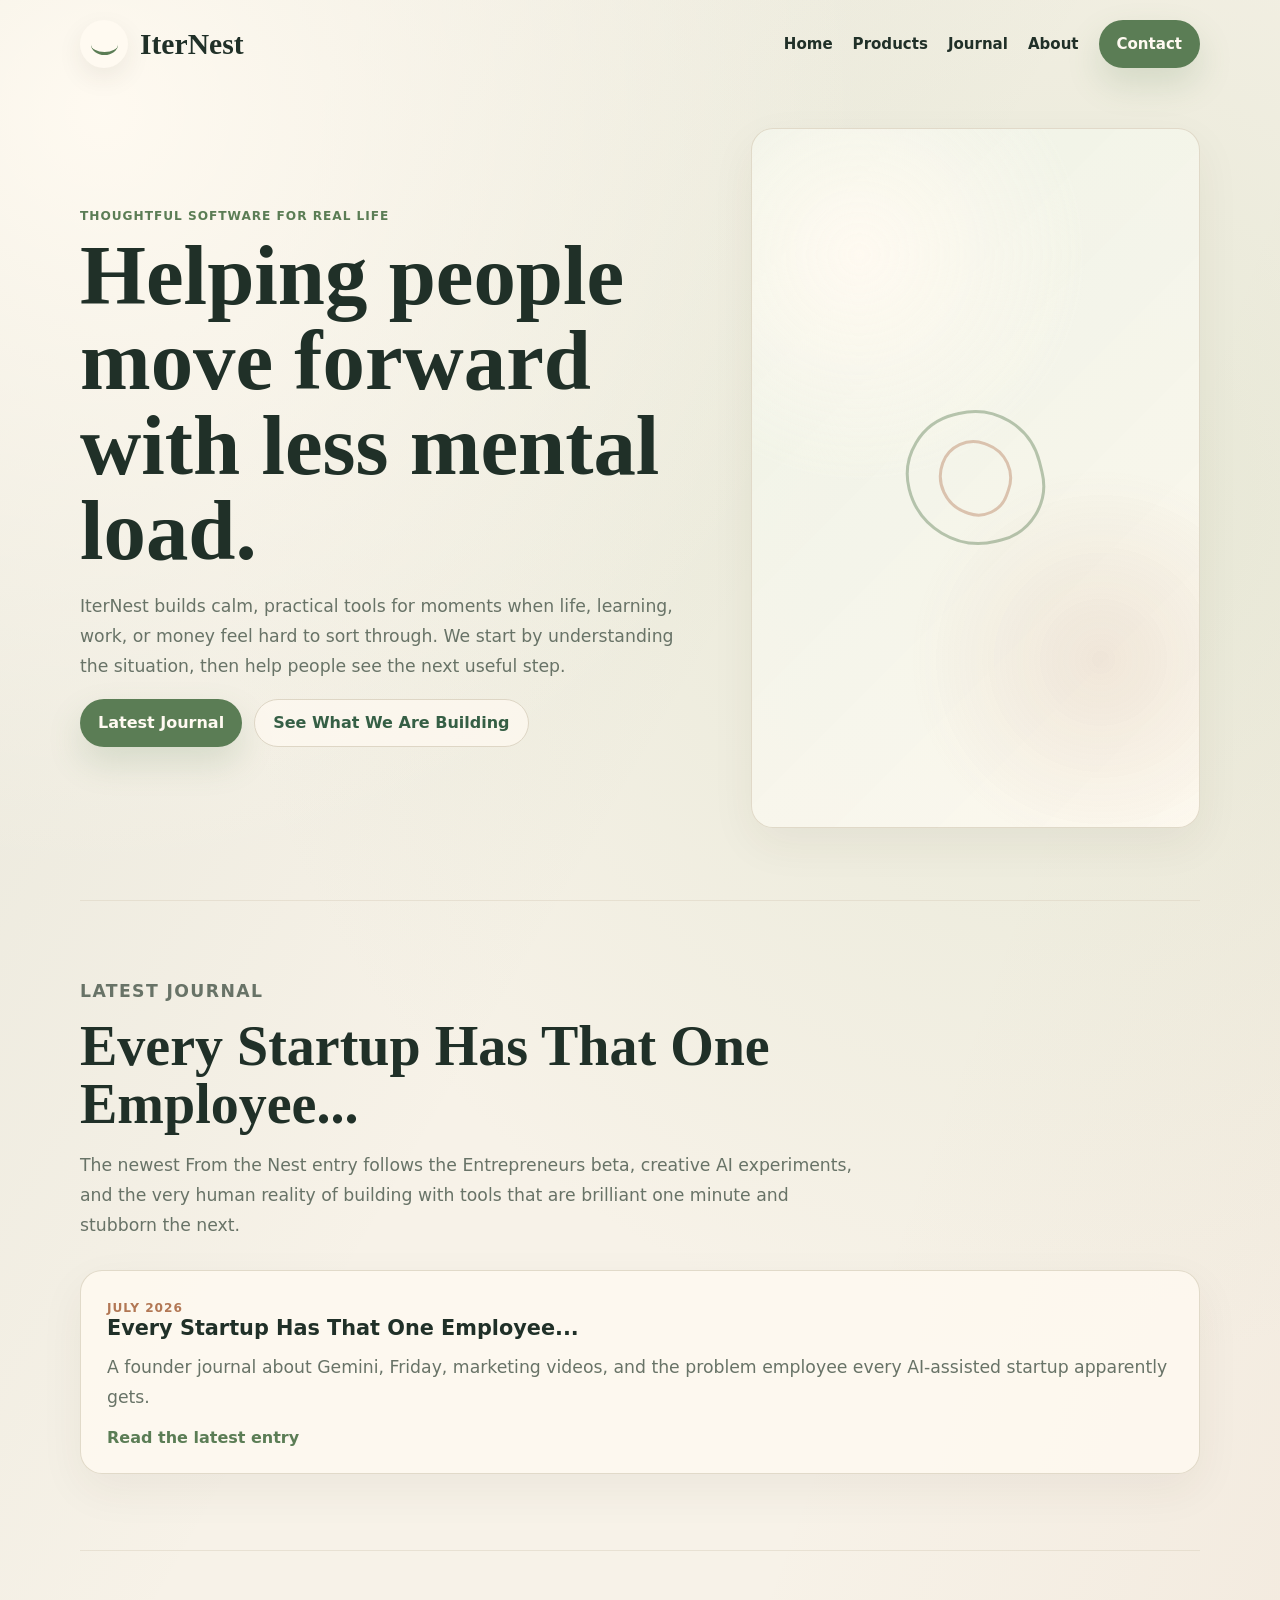
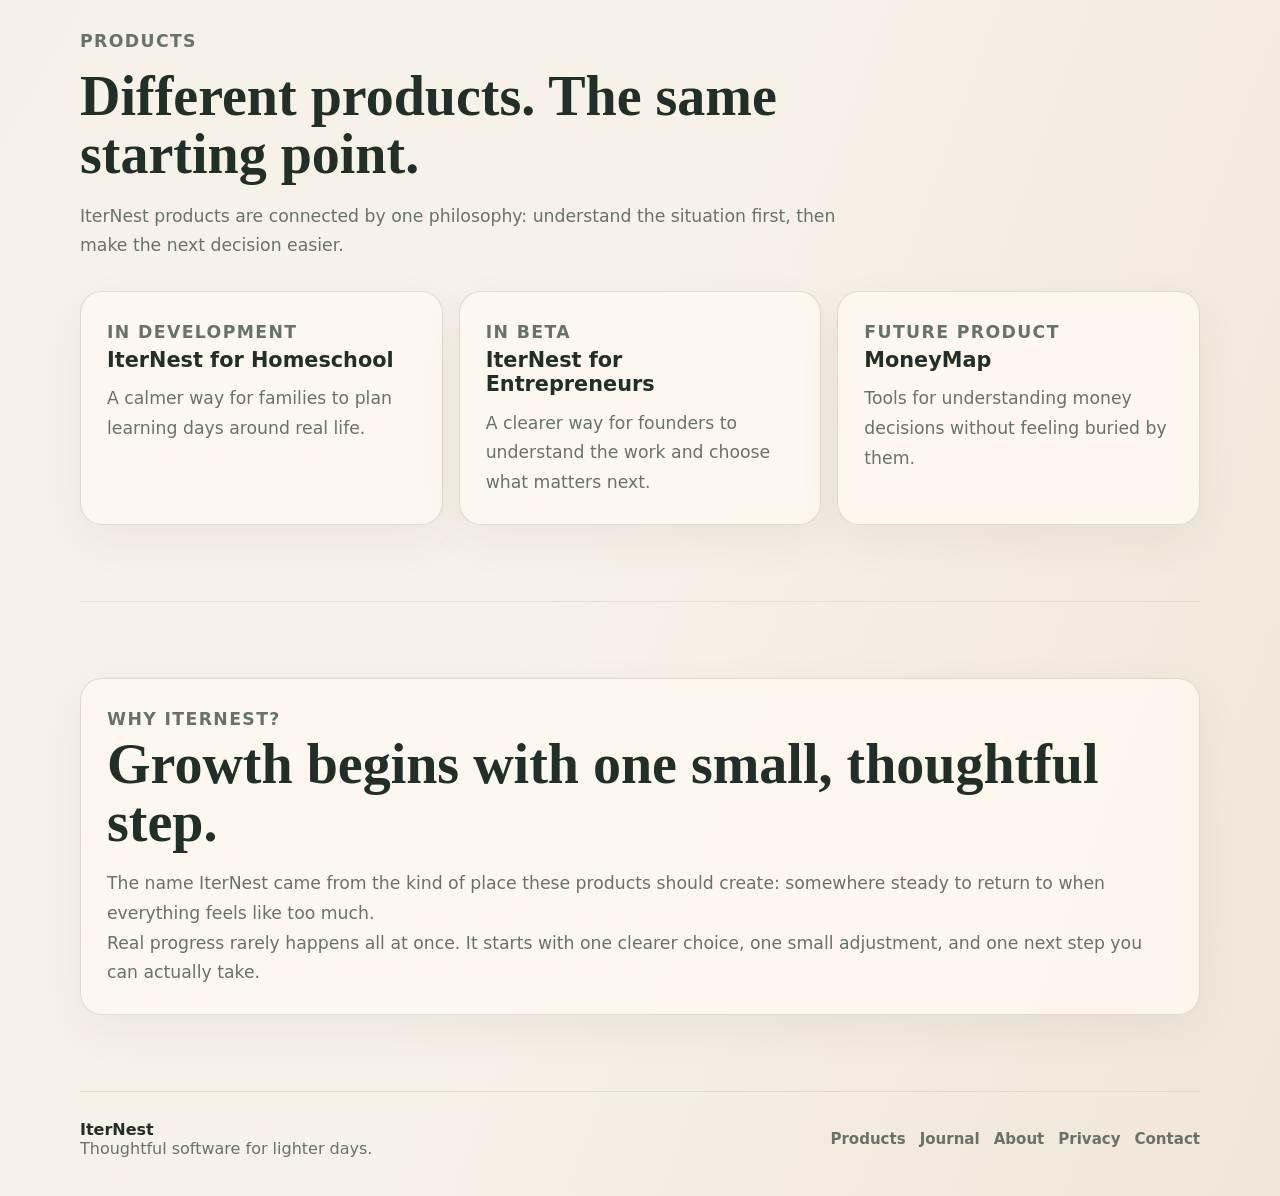
==== index.html @ e9adf5e1 "Publish newest IterNest journal entries" ====
<!doctype html>
<html lang="en">
  <head>
    <meta charset="utf-8">
    <meta name="viewport" content="width=device-width, initial-scale=1">
    <link rel="icon" href="/favicon.ico" sizes="any">
    <meta name="description" content="IterNest builds thoughtful software that helps people move forward with less mental load.">
    <link rel="canonical" href="https://iternest.app/">
    <meta property="og:type" content="website">
    <meta property="og:title" content="IterNest">
    <meta property="og:description" content="Thoughtful software for real life, built around understanding before recommendations.">
    <meta property="og:url" content="https://iternest.app/">
    <meta property="og:image" content="https://iternest.app/public/assets/images/iternest-social.png">
    <meta name="twitter:card" content="summary_large_image">
    <meta name="twitter:title" content="IterNest">
    <meta name="twitter:description" content="Thoughtful software for real life, built around understanding before recommendations.">
    <meta name="twitter:image" content="https://iternest.app/public/assets/images/iternest-social.png">
    <title>IterNest</title>
    <link rel="stylesheet" href="/src/styles/site.css">
    <script type="application/ld+json">
      {
        "@context": "https://schema.org",
        "@graph": [
          {
            "@type": "Organization",
            "@id": "https://iternest.app/#organization",
            "name": "IterNest",
            "url": "https://iternest.app/",
            "email": "hello@iternest.app",
            "description": "IterNest builds thoughtful software that helps people move forward with less mental load."
          },
          {
            "@type": "WebSite",
            "@id": "https://iternest.app/#website",
            "name": "IterNest",
            "url": "https://iternest.app/",
            "publisher": { "@id": "https://iternest.app/#organization" }
          }
        ]
      }
    </script>
  </head>
  <body>
    <header class="site-header">
      <a class="brand" href="/" aria-label="IterNest home"><span class="brand-mark" aria-hidden="true"></span>IterNest</a>
      <nav class="nav-links" aria-label="Primary navigation">
        <a href="/">Home</a>
        <a href="/products">Products</a>
        <a href="/journal">Journal</a>
        <a href="/about">About</a>
        <a class="nav-cta" href="/contact">Contact</a>
      </nav>
    </header>
    <main>
      <section class="hero-section">
        <div class="hero-copy">
          <p class="eyebrow">Thoughtful software for real life</p>
          <h1>Helping people move forward with less mental load.</h1>
          <p class="lead">
            IterNest builds calm, practical tools for moments when life, learning,
            work, or money feel hard to sort through. We start by understanding
            the situation, then help people see the next useful step.
          </p>
          <div class="hero-actions">
            <a class="primary-action" href="/journal/every-startup-has-that-one-employee">Latest Journal</a>
            <a class="secondary-action" href="/products">See What We Are Building</a>
          </div>
        </div>
        <div class="hero-visual" aria-hidden="true">
          <div class="nest-symbol"></div>
        </div>
      </section>

      <section class="section" aria-labelledby="latest-title">
        <div class="section-heading">
          <p class="eyebrow">Latest Journal</p>
          <h2 id="latest-title">Every Startup Has That One Employee...</h2>
          <p>
            The newest From the Nest entry follows the Entrepreneurs beta,
            creative AI experiments, and the very human reality of building
            with tools that are brilliant one minute and stubborn the next.
          </p>
        </div>
        <article class="journal-card">
          <time datetime="2026-07-13">July 2026</time>
          <h3>Every Startup Has That One Employee...</h3>
          <p>
            A founder journal about Gemini, Friday, marketing videos, and the
            problem employee every AI-assisted startup apparently gets.
          </p>
          <a href="/journal/every-startup-has-that-one-employee">Read the latest entry</a>
        </article>
      </section>

      <section class="section" id="products" aria-labelledby="products-title">
        <div class="section-heading">
          <p class="eyebrow">Products</p>
          <h2 id="products-title">Different products. The same starting point.</h2>
          <p>
            IterNest products are connected by one philosophy: understand the
            situation first, then make the next decision easier.
          </p>
        </div>
        <div class="grid three">
          <article class="product-card">
            <p class="status">In Development</p>
            <h3>IterNest for Homeschool</h3>
            <p>A calmer way for families to plan learning days around real life.</p>
          </article>
          <article class="product-card">
            <p class="status">In Beta</p>
            <h3>IterNest for Entrepreneurs</h3>
            <p>A clearer way for founders to understand the work and choose what matters next.</p>
          </article>
          <article class="product-card">
            <p class="status">Future Product</p>
            <h3>MoneyMap</h3>
            <p>Tools for understanding money decisions without feeling buried by them.</p>
          </article>
        </div>
      </section>

      <section class="section" aria-labelledby="why-title">
        <div class="feature-panel">
          <p class="eyebrow">Why IterNest?</p>
          <h2 id="why-title">Growth begins with one small, thoughtful step.</h2>
          <p>
            The name IterNest came from the kind of place these products should
            create: somewhere steady to return to when everything feels like too much.
          </p>
          <p>
            Real progress rarely happens all at once. It starts with one clearer
            choice, one small adjustment, and one next step you can actually take.
          </p>
        </div>
      </section>
    </main>
    <footer class="site-footer">
      <div><p>IterNest</p><p>Thoughtful software for lighter days.</p></div>
      <nav class="footer-links" aria-label="Footer navigation">
        <a href="/products">Products</a>
        <a href="/journal">Journal</a>
        <a href="/about">About</a>
        <a href="/privacy">Privacy</a>
        <a href="/contact">Contact</a>
      </nav>
    </footer>
  </body>
</html>
---- src/styles/site.css ----
:root {
  --bg: #f7f2e8;
  --surface: #fffaf1;
  --ink: #203028;
  --muted: #687367;
  --line: #ded6c5;
  --accent: #5b7d55;
  --accent-dark: #355f45;
  --accent-warm: #b27754;
  --soft: #edf2e6;
  --shadow: 0 24px 80px rgba(64, 54, 35, 0.10);
}

* {
  box-sizing: border-box;
}

html {
  scroll-behavior: smooth;
}

body {
  margin: 0;
  min-height: 100vh;
  color: var(--ink);
  background:
    radial-gradient(circle at 8% 4%, rgba(255, 250, 241, 0.98), transparent 26%),
    radial-gradient(circle at 84% 18%, rgba(184, 203, 163, 0.26), transparent 34%),
    linear-gradient(120deg, rgba(91, 125, 85, 0.10), transparent 38%),
    linear-gradient(290deg, rgba(178, 119, 84, 0.10), transparent 42%),
    var(--bg);
  font-family: Inter, ui-sans-serif, system-ui, -apple-system, BlinkMacSystemFont, "Segoe UI", sans-serif;
  letter-spacing: 0;
}

a {
  color: inherit;
  text-decoration: none;
}

p,
h1,
h2,
h3 {
  overflow-wrap: anywhere;
}

h1,
h2,
h3,
p {
  margin-top: 0;
}

.site-header,
main,
.site-footer {
  width: min(1120px, calc(100vw - 36px));
  margin: 0 auto;
}

.site-header {
  display: flex;
  align-items: center;
  justify-content: space-between;
  gap: 18px;
  padding: 20px 0 18px;
}

.brand {
  display: inline-flex;
  align-items: center;
  gap: 12px;
  color: var(--ink);
  font-family: Georgia, "Times New Roman", serif;
  font-size: clamp(1.25rem, 4vw, 1.85rem);
  font-weight: 700;
}

.brand-mark {
  display: grid;
  width: 48px;
  height: 48px;
  place-items: center;
  border-radius: 50%;
  background: var(--surface);
  box-shadow: 0 10px 26px rgba(64, 54, 35, 0.08);
}

.brand-mark::before {
  content: "";
  width: 27px;
  height: 18px;
  border-bottom: 3px solid var(--accent);
  border-radius: 50%;
}

.nav-links {
  display: none;
  align-items: center;
  gap: 20px;
  color: var(--ink);
  font-size: 0.94rem;
  font-weight: 680;
}

.nav-links a:hover,
.nav-links a:focus-visible,
.footer-links a:hover,
.footer-links a:focus-visible {
  color: var(--accent);
}

.nav-cta,
.primary-action {
  display: inline-flex;
  min-height: 48px;
  align-items: center;
  justify-content: center;
  padding: 13px 18px;
  border-radius: 999px;
  background: var(--accent);
  color: #fffaf1;
  font-weight: 780;
  line-height: 1.2;
  text-align: center;
  box-shadow: 0 16px 34px rgba(91, 125, 85, 0.18);
}

.secondary-action {
  display: inline-flex;
  min-height: 48px;
  align-items: center;
  justify-content: center;
  padding: 13px 18px;
  border: 1px solid var(--line);
  border-radius: 999px;
  background: rgba(255, 250, 241, 0.72);
  color: var(--accent-dark);
  font-weight: 780;
  line-height: 1.2;
}

.hero-section {
  display: grid;
  gap: 30px;
  min-height: calc(100svh - 86px);
  padding: 36px 0 72px;
}

.hero-copy {
  align-self: center;
  max-width: 760px;
}

.eyebrow {
  margin: 0 0 10px;
  color: var(--accent);
  font-size: 0.76rem;
  font-weight: 820;
  letter-spacing: 0.08em;
  text-transform: uppercase;
}

h1 {
  max-width: 860px;
  margin-bottom: 20px;
  font-family: Georgia, "Times New Roman", serif;
  font-size: clamp(3rem, 12vw, 5.3rem);
  line-height: 1;
}

h2 {
  margin-bottom: 18px;
  font-family: Georgia, "Times New Roman", serif;
  font-size: clamp(2rem, 7vw, 3.5rem);
  line-height: 1.04;
}

h3 {
  margin-bottom: 12px;
  font-size: 1.3rem;
  line-height: 1.18;
}

.lead,
.section p,
.article-deck {
  color: var(--muted);
  font-size: 1.08rem;
  line-height: 1.72;
}

.hero-actions,
.error-actions {
  display: flex;
  flex-direction: column;
  gap: 12px;
}

.hero-visual,
.feature-panel,
.journal-card,
.product-card,
.article-shell,
.contact-panel {
  border: 1px solid rgba(222, 214, 197, 0.9);
  border-radius: 22px;
  background: rgba(255, 250, 241, 0.78);
  box-shadow: 0 16px 46px rgba(64, 54, 35, 0.06);
}

.hero-visual {
  display: grid;
  min-height: 280px;
  place-items: center;
  padding: 28px;
  background:
    radial-gradient(circle at 24% 18%, rgba(255, 250, 241, 0.98), transparent 34%),
    radial-gradient(circle at 78% 76%, rgba(178, 119, 84, 0.13), transparent 30%),
    linear-gradient(135deg, rgba(237, 242, 230, 0.92), rgba(255, 250, 241, 0.88));
}

.nest-symbol {
  position: relative;
  width: min(70vw, 310px);
  aspect-ratio: 1;
}

.nest-symbol::before,
.nest-symbol::after {
  content: "";
  position: absolute;
  inset: 28%;
  border: 3px solid rgba(91, 125, 85, 0.42);
  border-radius: 48% 52% 44% 56%;
  transform: rotate(-14deg);
}

.nest-symbol::after {
  inset: 38%;
  border-color: rgba(178, 119, 84, 0.4);
  transform: rotate(20deg);
}

.section {
  padding: 76px 0;
  border-top: 1px solid rgba(222, 214, 197, 0.58);
}

.section-heading {
  max-width: 780px;
  margin-bottom: 30px;
}

.grid {
  display: grid;
  gap: 16px;
}

.product-card,
.journal-card,
.feature-panel,
.contact-panel {
  padding: 26px;
}

.product-card p,
.journal-card p,
.feature-panel p,
.contact-panel p {
  margin-bottom: 0;
}

.journal-card time,
.status {
  color: var(--accent-warm);
  font-size: 0.76rem;
  font-weight: 820;
  letter-spacing: 0.08em;
  text-transform: uppercase;
}

.journal-card a {
  display: inline-flex;
  width: fit-content;
  margin-top: 16px;
  color: var(--accent);
  font-weight: 780;
}

.article-wrap {
  padding: 56px 0 90px;
}

.article-shell {
  max-width: 860px;
  padding: clamp(26px, 6vw, 64px);
}

.back-link {
  display: inline-flex;
  width: fit-content;
  margin-bottom: 36px;
  color: var(--accent-dark);
  font-weight: 780;
}

.back-link::before {
  content: "<";
  margin-right: 8px;
}

.article-hero {
  margin-bottom: 40px;
  padding-bottom: 28px;
  border-bottom: 1px solid rgba(222, 214, 197, 0.86);
}

.article-hero h1 {
  font-size: clamp(2.7rem, 9vw, 5rem);
}

.article-body {
  max-width: 700px;
}

.article-body p,
.article-body li {
  color: var(--ink);
  font-size: 1.08rem;
  line-height: 1.82;
}

.article-body p {
  margin-bottom: 1.25em;
}

.article-body hr {
  width: 84px;
  margin: 34px 0;
  border: 0;
  border-top: 1px solid var(--line);
}

.article-body h2 {
  margin-top: 36px;
  font-size: clamp(1.8rem, 6vw, 2.55rem);
}

.site-footer {
  display: flex;
  flex-direction: column;
  gap: 16px;
  padding: 28px 0 38px;
  border-top: 1px solid rgba(222, 214, 197, 0.82);
  color: var(--muted);
}

.site-footer p {
  margin-bottom: 0;
}

.site-footer p:first-child {
  color: var(--ink);
  font-weight: 820;
}

.footer-links {
  display: flex;
  flex-wrap: wrap;
  gap: 14px;
  font-size: 0.94rem;
  font-weight: 680;
}

@media (min-width: 680px) {
  .site-header,
  main,
  .site-footer {
    width: min(1120px, calc(100vw - 56px));
  }

  .nav-links {
    display: flex;
  }

  .hero-actions,
  .error-actions {
    flex-direction: row;
  }

  .grid.two,
  .grid.three {
    grid-template-columns: repeat(2, minmax(0, 1fr));
  }

  .site-footer {
    flex-direction: row;
    align-items: center;
    justify-content: space-between;
  }
}

@media (min-width: 900px) {
  .hero-section {
    grid-template-columns: minmax(0, 1fr) minmax(340px, 0.72fr);
    gap: 48px;
    padding-top: 42px;
  }

  .hero-visual {
    min-height: 560px;
  }

  .grid.three {
    grid-template-columns: repeat(3, minmax(0, 1fr));
  }
}
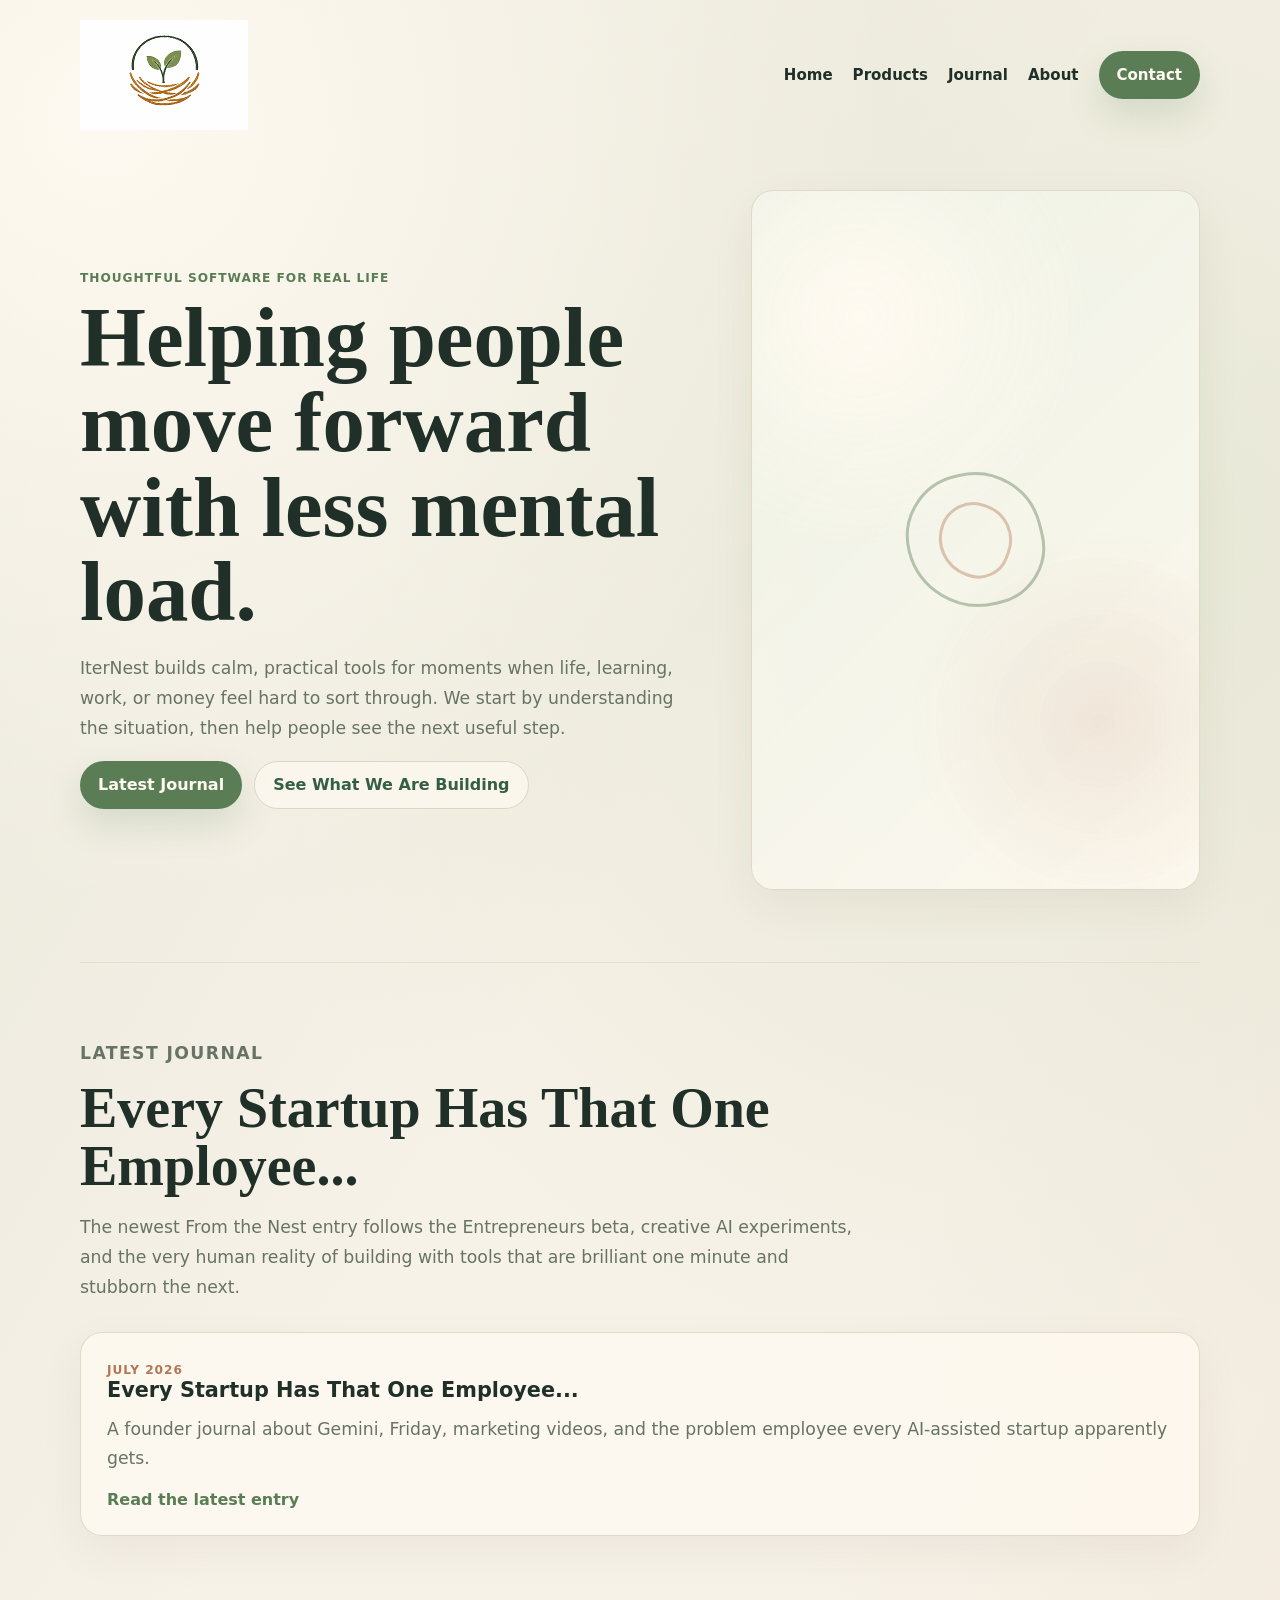
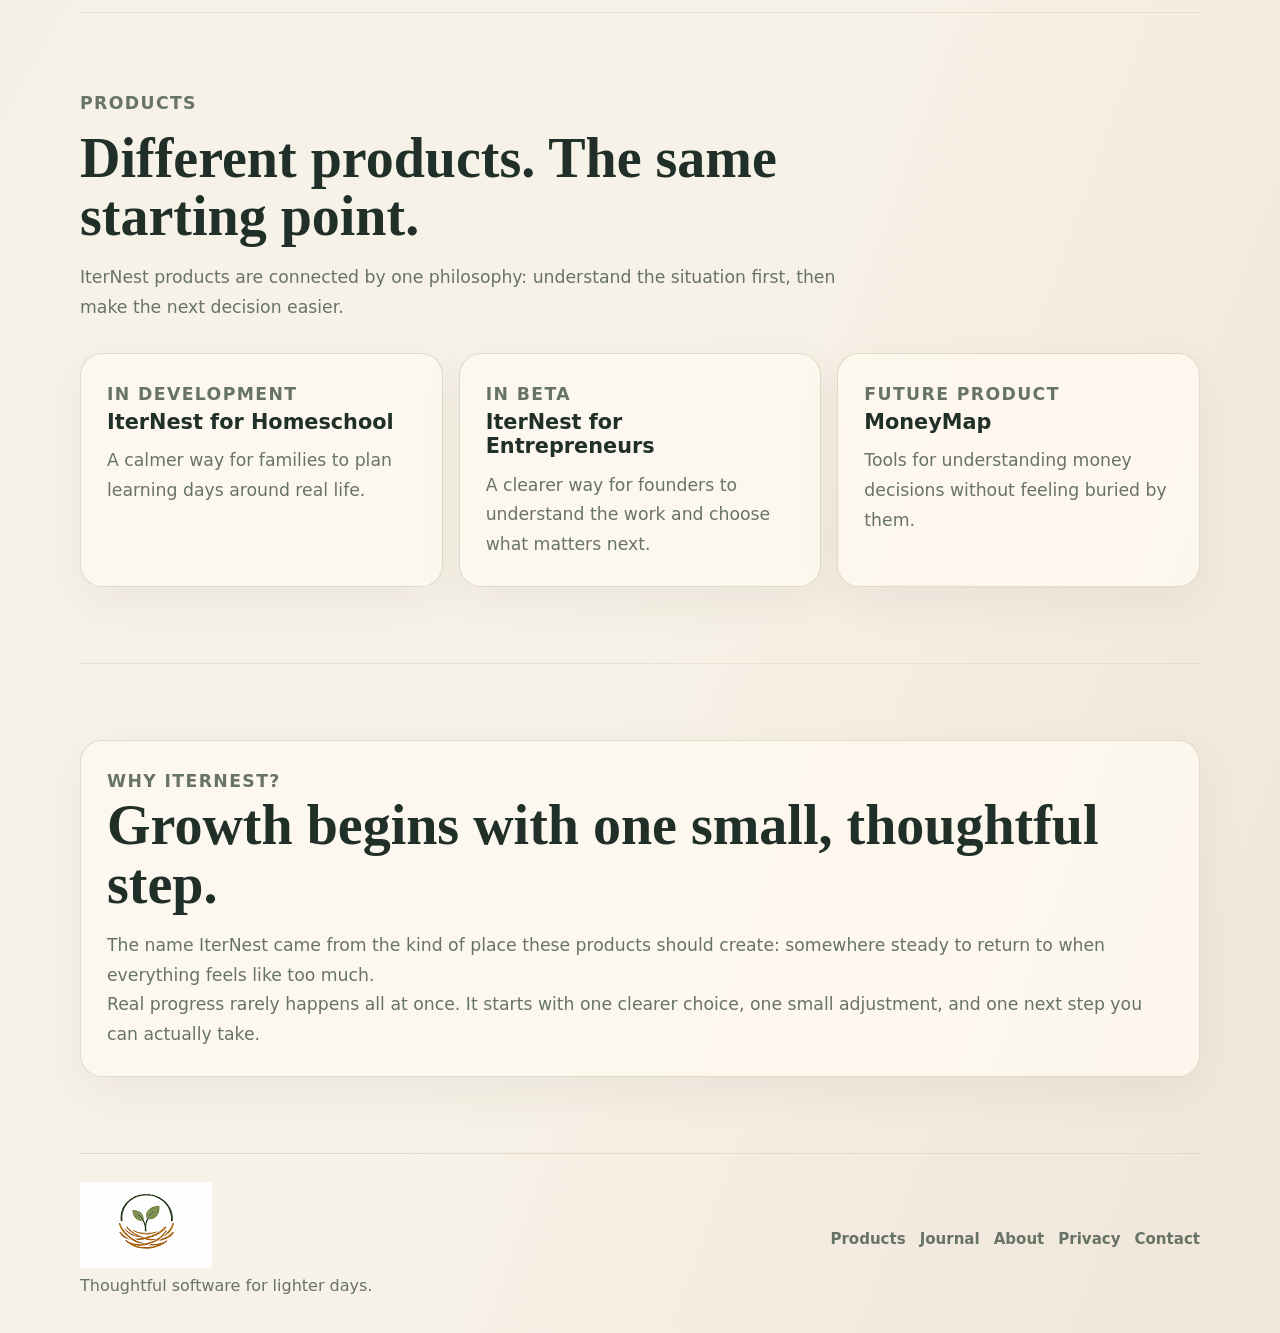
==== commit 80fa2416: "Use approved IterNest logo asset" ====
--- a/index.html
+++ b/index.html
@@ -3,18 +3,18 @@
   <head>
     <meta charset="utf-8">
     <meta name="viewport" content="width=device-width, initial-scale=1">
-    <link rel="icon" href="/favicon.ico" sizes="any">
+    <link rel="icon" href="/public/assets/images/iternest-logo-color.svg" type="image/svg+xml">
     <meta name="description" content="IterNest builds thoughtful software that helps people move forward with less mental load.">
     <link rel="canonical" href="https://iternest.app/">
     <meta property="og:type" content="website">
     <meta property="og:title" content="IterNest">
     <meta property="og:description" content="Thoughtful software for real life, built around understanding before recommendations.">
     <meta property="og:url" content="https://iternest.app/">
-    <meta property="og:image" content="https://iternest.app/public/assets/images/iternest-social.png">
+    <meta property="og:image" content="https://iternest.app/public/assets/images/iternest-logo-color.svg">
     <meta name="twitter:card" content="summary_large_image">
     <meta name="twitter:title" content="IterNest">
     <meta name="twitter:description" content="Thoughtful software for real life, built around understanding before recommendations.">
-    <meta name="twitter:image" content="https://iternest.app/public/assets/images/iternest-social.png">
+    <meta name="twitter:image" content="https://iternest.app/public/assets/images/iternest-logo-color.svg">
     <title>IterNest</title>
     <link rel="stylesheet" href="/src/styles/site.css">
     <script type="application/ld+json">
@@ -42,7 +42,7 @@
   </head>
   <body>
     <header class="site-header">
-      <a class="brand" href="/" aria-label="IterNest home"><span class="brand-mark" aria-hidden="true"></span>IterNest</a>
+      <a class="brand" href="/" aria-label="IterNest home"><img class="brand-logo" src="/public/assets/images/iternest-logo-color.svg" alt="IterNest"></a>
       <nav class="nav-links" aria-label="Primary navigation">
         <a href="/">Home</a>
         <a href="/products">Products</a>
@@ -136,7 +136,7 @@
       </section>
     </main>
     <footer class="site-footer">
-      <div><p>IterNest</p><p>Thoughtful software for lighter days.</p></div>
+      <div><img class="footer-logo" src="/public/assets/images/iternest-logo-color.svg" alt="IterNest"><p>Thoughtful software for lighter days.</p></div>
       <nav class="footer-links" aria-label="Footer navigation">
         <a href="/products">Products</a>
         <a href="/journal">Journal</a>
--- a/src/styles/site.css
+++ b/src/styles/site.css
@@ -72,27 +72,21 @@
   align-items: center;
   gap: 12px;
   color: var(--ink);
-  font-family: Georgia, "Times New Roman", serif;
-  font-size: clamp(1.25rem, 4vw, 1.85rem);
-  font-weight: 700;
-}
-
-.brand-mark {
-  display: grid;
-  width: 48px;
-  height: 48px;
-  place-items: center;
-  border-radius: 50%;
-  background: var(--surface);
-  box-shadow: 0 10px 26px rgba(64, 54, 35, 0.08);
-}
-
-.brand-mark::before {
-  content: "";
-  width: 27px;
-  height: 18px;
-  border-bottom: 3px solid var(--accent);
-  border-radius: 50%;
+  line-height: 1;
+}
+
+.brand-logo {
+  display: block;
+  width: min(168px, 42vw);
+  height: auto;
+}
+
+.footer-logo {
+  display: block;
+  width: 132px;
+  max-width: 52vw;
+  height: auto;
+  margin-bottom: 8px;
 }
 
 .nav-links {
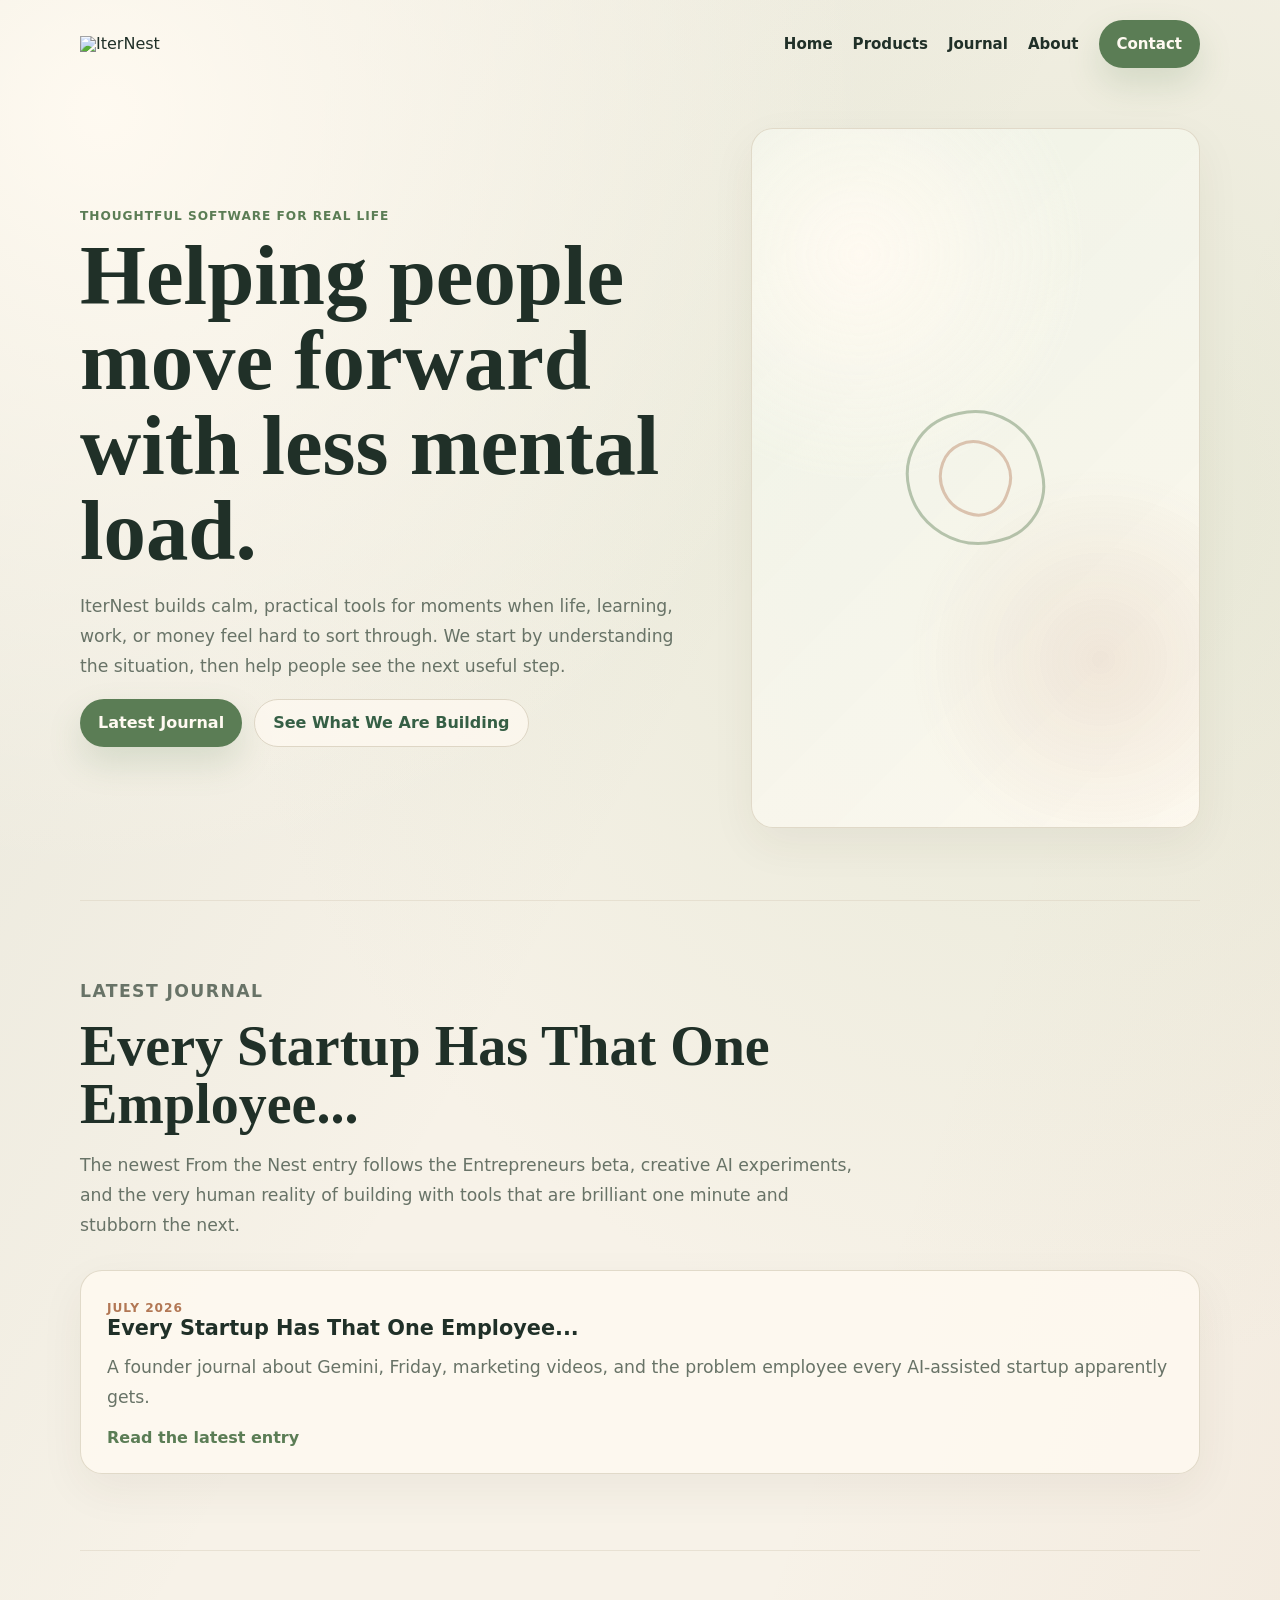
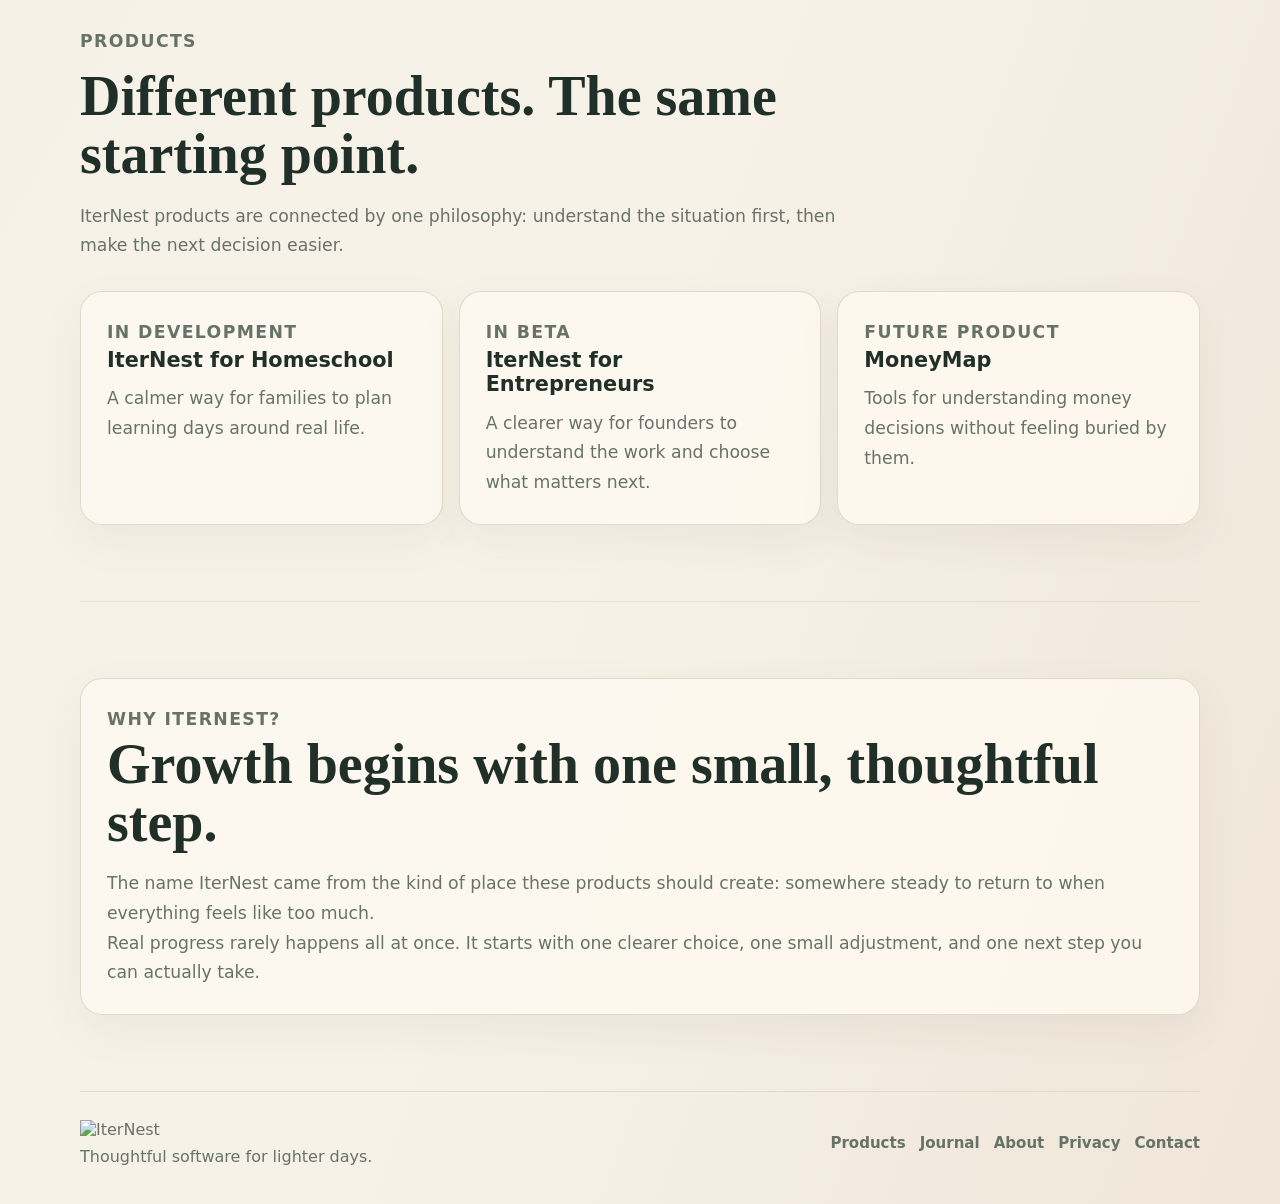
==== commit 2be57a01: "Fix IterNest logo asset paths" ====
--- a/index.html
+++ b/index.html
@@ -3,18 +3,18 @@
   <head>
     <meta charset="utf-8">
     <meta name="viewport" content="width=device-width, initial-scale=1">
-    <link rel="icon" href="/public/assets/images/iternest-logo-color.svg" type="image/svg+xml">
+    <link rel="icon" href="/assets/images/iternest-logo-color.svg" type="image/svg+xml">
     <meta name="description" content="IterNest builds thoughtful software that helps people move forward with less mental load.">
     <link rel="canonical" href="https://iternest.app/">
     <meta property="og:type" content="website">
     <meta property="og:title" content="IterNest">
     <meta property="og:description" content="Thoughtful software for real life, built around understanding before recommendations.">
     <meta property="og:url" content="https://iternest.app/">
-    <meta property="og:image" content="https://iternest.app/public/assets/images/iternest-logo-color.svg">
+    <meta property="og:image" content="https://iternest.app/assets/images/iternest-logo-color.svg">
     <meta name="twitter:card" content="summary_large_image">
     <meta name="twitter:title" content="IterNest">
     <meta name="twitter:description" content="Thoughtful software for real life, built around understanding before recommendations.">
-    <meta name="twitter:image" content="https://iternest.app/public/assets/images/iternest-logo-color.svg">
+    <meta name="twitter:image" content="https://iternest.app/assets/images/iternest-logo-color.svg">
     <title>IterNest</title>
     <link rel="stylesheet" href="/src/styles/site.css">
     <script type="application/ld+json">
@@ -42,7 +42,7 @@
   </head>
   <body>
     <header class="site-header">
-      <a class="brand" href="/" aria-label="IterNest home"><img class="brand-logo" src="/public/assets/images/iternest-logo-color.svg" alt="IterNest"></a>
+      <a class="brand" href="/" aria-label="IterNest home"><img class="brand-logo" src="/assets/images/iternest-logo-color.svg" alt="IterNest"></a>
       <nav class="nav-links" aria-label="Primary navigation">
         <a href="/">Home</a>
         <a href="/products">Products</a>
@@ -136,7 +136,7 @@
       </section>
     </main>
     <footer class="site-footer">
-      <div><img class="footer-logo" src="/public/assets/images/iternest-logo-color.svg" alt="IterNest"><p>Thoughtful software for lighter days.</p></div>
+      <div><img class="footer-logo" src="/assets/images/iternest-logo-color.svg" alt="IterNest"><p>Thoughtful software for lighter days.</p></div>
       <nav class="footer-links" aria-label="Footer navigation">
         <a href="/products">Products</a>
         <a href="/journal">Journal</a>
